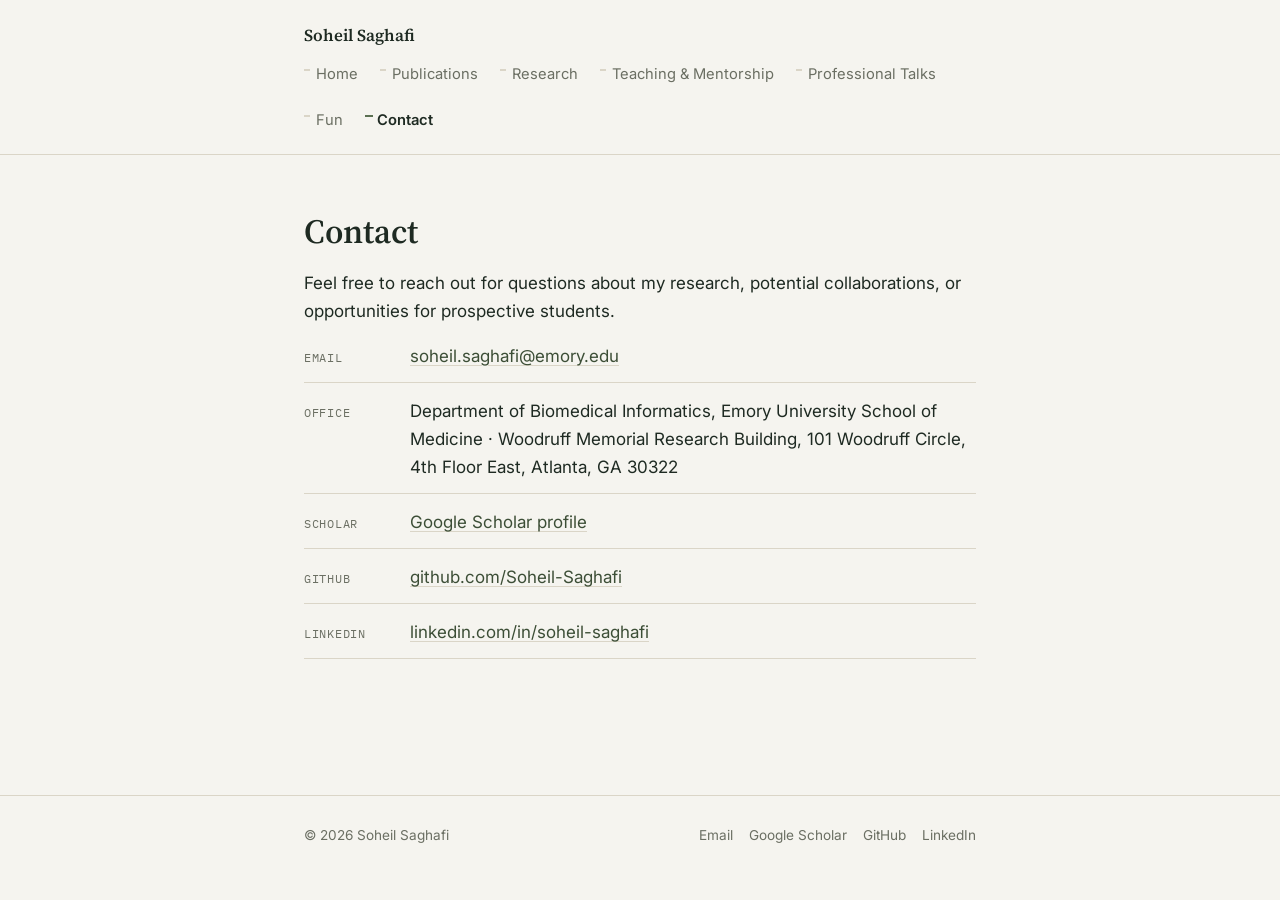
==== contact.html @ f56751db "Update contact.html" ====
<!DOCTYPE html>
<html lang="en">
<head>
<meta charset="UTF-8">
<meta name="viewport" content="width=device-width, initial-scale=1.0">
<title>Contact — Soheil Saghafi</title>
<link rel="preconnect" href="https://fonts.googleapis.com">
<link href="https://fonts.googleapis.com/css2?family=Source+Serif+4:wght@400;600;700&family=Inter:wght@400;500;600&family=IBM+Plex+Mono:wght@400;500&display=swap" rel="stylesheet">
<link rel="stylesheet" href="style.css">
</head>
<body>
 
<header class="site-header">
  <div class="nav-wrap">
    <a class="site-name" href="index.html">Soheil Saghafi</a>
    <nav class="site-nav">
      <a href="index.html">Home</a>
      <a href="publications.html">Publications</a>
      <a href="research.html">Research</a>
      <a href="teaching.html">Teaching &amp; Mentorship</a>
      <a href="talks.html">Professional Talks</a>
      <a href="fun.html">Fun</a>
      <a href="contact.html" class="active">Contact</a>
    </nav>
  </div>
</header>
 
<main>
  <h1>Contact</h1>
  <p>Feel free to reach out for questions about my research, potential
  collaborations, or opportunities for prospective students.</p>
 
  <ul class="contact-list">
    <li><span class="label">Email</span> <a href="mailto:soheil.saghafi@emory.edu">soheil.saghafi@emory.edu</a></li>
    <li><span class="label">Office</span> Department of Biomedical Informatics, Emory University School of Medicine &middot; Woodruff Memorial Research Building, 101 Woodruff Circle, 4th Floor East, Atlanta, GA 30322</li>
    <li><span class="label">Scholar</span> <a href="https://scholar.google.com/citations?user=a5TkFIcAAAAJ&hl=en" target="_blank" rel="noopener">Google Scholar profile</a></li>
    <li><span class="label">GitHub</span> <a href="https://github.com/Soheil-Saghafi" target="_blank" rel="noopener">github.com/Soheil-Saghafi</a></li>
    <li><span class="label">LinkedIn</span> <a href="https://www.linkedin.com/in/soheil-saghafi" target="_blank" rel="noopener">linkedin.com/in/soheil-saghafi</a></li>
  </ul>
</main>
 
<footer class="site-footer">
  <div class="footer-wrap">
    <span>&copy; <span id="year"></span> Soheil Saghafi</span>
    <span class="footer-links">
      <a href="mailto:soheil.saghafi@emory.edu">Email</a>
      <a href="https://scholar.google.com/citations?user=a5TkFIcAAAAJ&hl=en" target="_blank" rel="noopener">Google Scholar</a>
      <a href="https://github.com/Soheil-Saghafi" target="_blank" rel="noopener">GitHub</a>
      <a href="https://www.linkedin.com/in/soheil-saghafi" target="_blank" rel="noopener">LinkedIn</a>
    </span>
  </div>
</footer>
 
<script>document.getElementById('year').textContent = new Date().getFullYear();</script>
</body>
</html>
---- style.css ----
/* ===================================================================
   Soheil Saghafi — personal academic site
   Token system:
   Color   — paper #F5F4EF, ink #1E2A22, accent (sage) #5B7052,
             accent-deep #3C4E36, rule #DAD5C7, muted #6B6F63
   Type    — display: 'Source Serif 4' (headings, name)
             body:    'Inter' (paragraphs, nav, UI)
             mono:    'IBM Plex Mono' (labels, eyebrows, dates)
   Layout  — single column, max-width 720px, hairline rules,
             persistent top nav with a left tick-mark on active page
   =================================================================== */

:root {
  --paper: #F5F4EF;
  --paper-raised: #FCFBF8;
  --ink: #1E2A22;
  --muted: #6B6F63;
  --rule: #DAD5C7;
  --accent: #5B7052;
  --accent-deep: #3C4E36;
  --max-w: 720px;
}

* { box-sizing: border-box; }

html {
  -webkit-font-smoothing: antialiased;
  scroll-behavior: smooth;
}

body {
  margin: 0;
  background: var(--paper);
  color: var(--ink);
  font-family: 'Inter', -apple-system, BlinkMacSystemFont, sans-serif;
  font-size: 17px;
  line-height: 1.65;
}

a {
  color: var(--accent-deep);
  text-decoration-color: var(--rule);
  text-underline-offset: 3px;
}
a:hover { color: var(--accent); }
a:focus-visible, button:focus-visible {
  outline: 2px solid var(--accent);
  outline-offset: 3px;
}

h1, h2, h3 {
  font-family: 'Source Serif 4', Georgia, serif;
  font-weight: 600;
  color: var(--ink);
  line-height: 1.2;
  margin: 0 0 0.5em;
}

.eyebrow {
  font-family: 'IBM Plex Mono', monospace;
  font-size: 0.75rem;
  letter-spacing: 0.08em;
  text-transform: uppercase;
  color: var(--muted);
  margin: 0 0 0.6em;
}

/* ---------- layout shell ---------- */
.site-header {
  border-bottom: 1px solid var(--rule);
  background: var(--paper);
  position: sticky;
  top: 0;
  z-index: 10;
}
.nav-wrap {
  max-width: var(--max-w);
  margin: 0 auto;
  padding: 22px 24px;
  display: flex;
  flex-wrap: wrap;
  align-items: baseline;
  justify-content: space-between;
  gap: 12px 24px;
}
.site-name {
  font-family: 'Source Serif 4', serif;
  font-weight: 600;
  font-size: 1.05rem;
  color: var(--ink);
  text-decoration: none;
  white-space: nowrap;
}
nav.site-nav {
  display: flex;
  gap: 22px;
  flex-wrap: wrap;
  font-size: 0.92rem;
}
nav.site-nav a {
  color: var(--muted);
  text-decoration: none;
  position: relative;
  padding-left: 12px;
}
nav.site-nav a::before {
  content: "";
  position: absolute;
  left: 0;
  top: 0.5em;
  width: 6px;
  height: 2px;
  background: var(--rule);
}
nav.site-nav a:hover { color: var(--ink); }
nav.site-nav a.active {
  color: var(--ink);
  font-weight: 600;
}
nav.site-nav a.active::before {
  background: var(--accent);
  width: 8px;
}

main {
  max-width: var(--max-w);
  margin: 0 auto;
  padding: 56px 24px 96px;
}

.site-footer {
  border-top: 1px solid var(--rule);
  margin-top: 40px;
}
.footer-wrap {
  max-width: var(--max-w);
  margin: 0 auto;
  padding: 28px 24px;
  display: flex;
  justify-content: space-between;
  flex-wrap: wrap;
  gap: 12px;
  font-size: 0.85rem;
  color: var(--muted);
}
.footer-links { display: flex; gap: 16px; }
.footer-links a { color: var(--muted); text-decoration: none; }
.footer-links a:hover { color: var(--accent-deep); }

/* ---------- home / hero ---------- */
.hero {
  display: flex;
  gap: 32px;
  align-items: flex-start;
  margin-bottom: 48px;
}
.avatar {
  flex: none;
  width: 108px;
  height: 108px;
  border-radius: 50%;
  background: var(--paper-raised);
  border: 1px solid var(--rule);
  display: flex;
  align-items: center;
  justify-content: center;
  font-family: 'Source Serif 4', serif;
  font-size: 2rem;
  color: var(--muted);
  overflow: hidden;
}
.avatar img {
  width: 100%;
  height: 100%;
  object-fit: cover;
  object-position: center top;
}
.hero h1 { font-size: 2rem; margin-bottom: 0.15em; }
.hero .role { color: var(--muted); font-size: 1.02rem; margin-bottom: 0; }

.tag-row {
  display: flex;
  flex-wrap: wrap;
  gap: 8px;
  margin: 18px 0 8px;
}
.tag {
  font-family: 'IBM Plex Mono', monospace;
  font-size: 0.78rem;
  color: var(--accent-deep);
  background: rgba(91, 112, 82, 0.08);
  border: 1px solid rgba(91, 112, 82, 0.25);
  padding: 4px 10px;
  border-radius: 3px;
}

section { margin-bottom: 44px; }
section > h2 {
  font-size: 1.3rem;
  border-bottom: 1px solid var(--rule);
  padding-bottom: 10px;
  margin-bottom: 18px;
}

/* ---------- entry list (publications / teaching / research) ---------- */
.entry {
  padding: 18px 0;
  border-bottom: 1px solid var(--rule);
  display: grid;
  grid-template-columns: 84px 1fr;
  gap: 18px;
}
.entry:last-child { border-bottom: none; }
.entry-date {
  font-family: 'IBM Plex Mono', monospace;
  font-size: 0.82rem;
  color: var(--muted);
  padding-top: 3px;
}
.entry-title {
  font-weight: 600;
  margin: 0 0 4px;
}
.entry-meta {
  color: var(--muted);
  font-size: 0.92rem;
  margin: 0 0 6px;
}
.entry-desc { margin: 0; font-size: 0.96rem; }
ul.entry-desc {
  padding-left: 1.15em;
  margin: 6px 0 0;
}
ul.entry-desc li { margin-bottom: 4px; }
ul.entry-desc li:last-child { margin-bottom: 0; }
.entry-links { margin-top: 8px; font-size: 0.88rem; display: flex; gap: 14px; }

.placeholder-note {
  font-family: 'IBM Plex Mono', monospace;
  font-size: 0.78rem;
  color: var(--accent-deep);
  background: rgba(91,112,82,0.07);
  border-left: 3px solid var(--accent);
  padding: 10px 14px;
  margin: 0 0 28px;
}

/* ---------- contact ---------- */
.contact-list {
  list-style: none;
  padding: 0;
  margin: 0;
  display: grid;
  gap: 14px;
}
.contact-list li {
  display: flex;
  gap: 14px;
  align-items: baseline;
  padding-bottom: 12px;
  border-bottom: 1px solid var(--rule);
}
.contact-list .label {
  font-family: 'IBM Plex Mono', monospace;
  font-size: 0.78rem;
  color: var(--muted);
  width: 92px;
  flex: none;
  text-transform: uppercase;
  letter-spacing: 0.06em;
}

/* ---------- responsive ---------- */
@media (max-width: 560px) {
  .hero { flex-direction: column; align-items: flex-start; }
  .entry { grid-template-columns: 1fr; gap: 4px; }
  .entry-date { padding-top: 0; }
  nav.site-nav { gap: 14px 18px; }
}

@media (prefers-reduced-motion: reduce) {
  html { scroll-behavior: auto; }
}
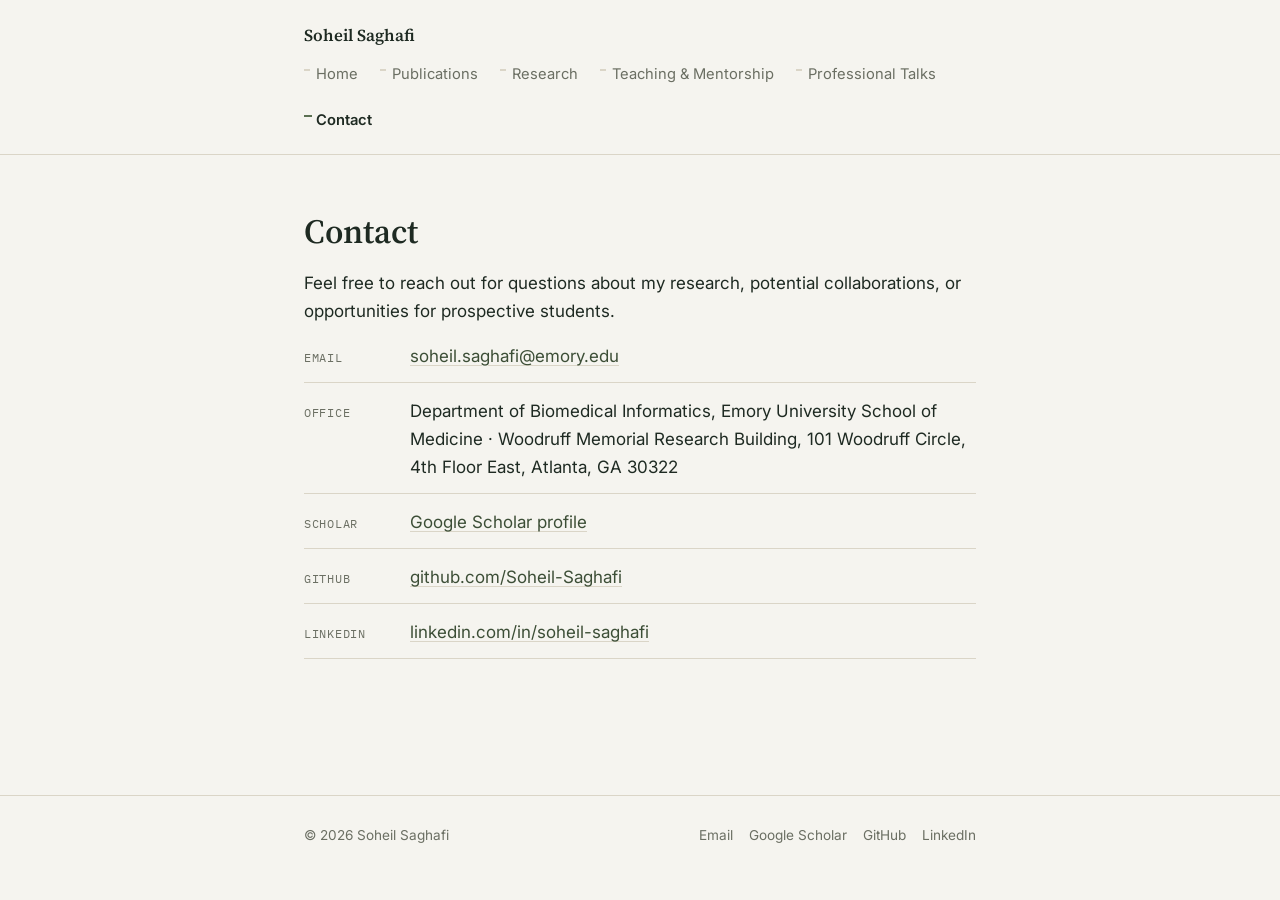
==== commit 00ea4644: "Update contact.html" ====
--- a/contact.html
+++ b/contact.html
@@ -9,7 +9,7 @@
 <link rel="stylesheet" href="style.css">
 </head>
 <body>
- 
+
 <header class="site-header">
   <div class="nav-wrap">
     <a class="site-name" href="index.html">Soheil Saghafi</a>
@@ -19,17 +19,16 @@
       <a href="research.html">Research</a>
       <a href="teaching.html">Teaching &amp; Mentorship</a>
       <a href="talks.html">Professional Talks</a>
-      <a href="fun.html">Fun</a>
       <a href="contact.html" class="active">Contact</a>
     </nav>
   </div>
 </header>
- 
+
 <main>
   <h1>Contact</h1>
   <p>Feel free to reach out for questions about my research, potential
   collaborations, or opportunities for prospective students.</p>
- 
+
   <ul class="contact-list">
     <li><span class="label">Email</span> <a href="mailto:soheil.saghafi@emory.edu">soheil.saghafi@emory.edu</a></li>
     <li><span class="label">Office</span> Department of Biomedical Informatics, Emory University School of Medicine &middot; Woodruff Memorial Research Building, 101 Woodruff Circle, 4th Floor East, Atlanta, GA 30322</li>
@@ -38,7 +37,7 @@
     <li><span class="label">LinkedIn</span> <a href="https://www.linkedin.com/in/soheil-saghafi" target="_blank" rel="noopener">linkedin.com/in/soheil-saghafi</a></li>
   </ul>
 </main>
- 
+
 <footer class="site-footer">
   <div class="footer-wrap">
     <span>&copy; <span id="year"></span> Soheil Saghafi</span>
@@ -50,7 +49,7 @@
     </span>
   </div>
 </footer>
- 
+
 <script>document.getElementById('year').textContent = new Date().getFullYear();</script>
 </body>
 </html>
